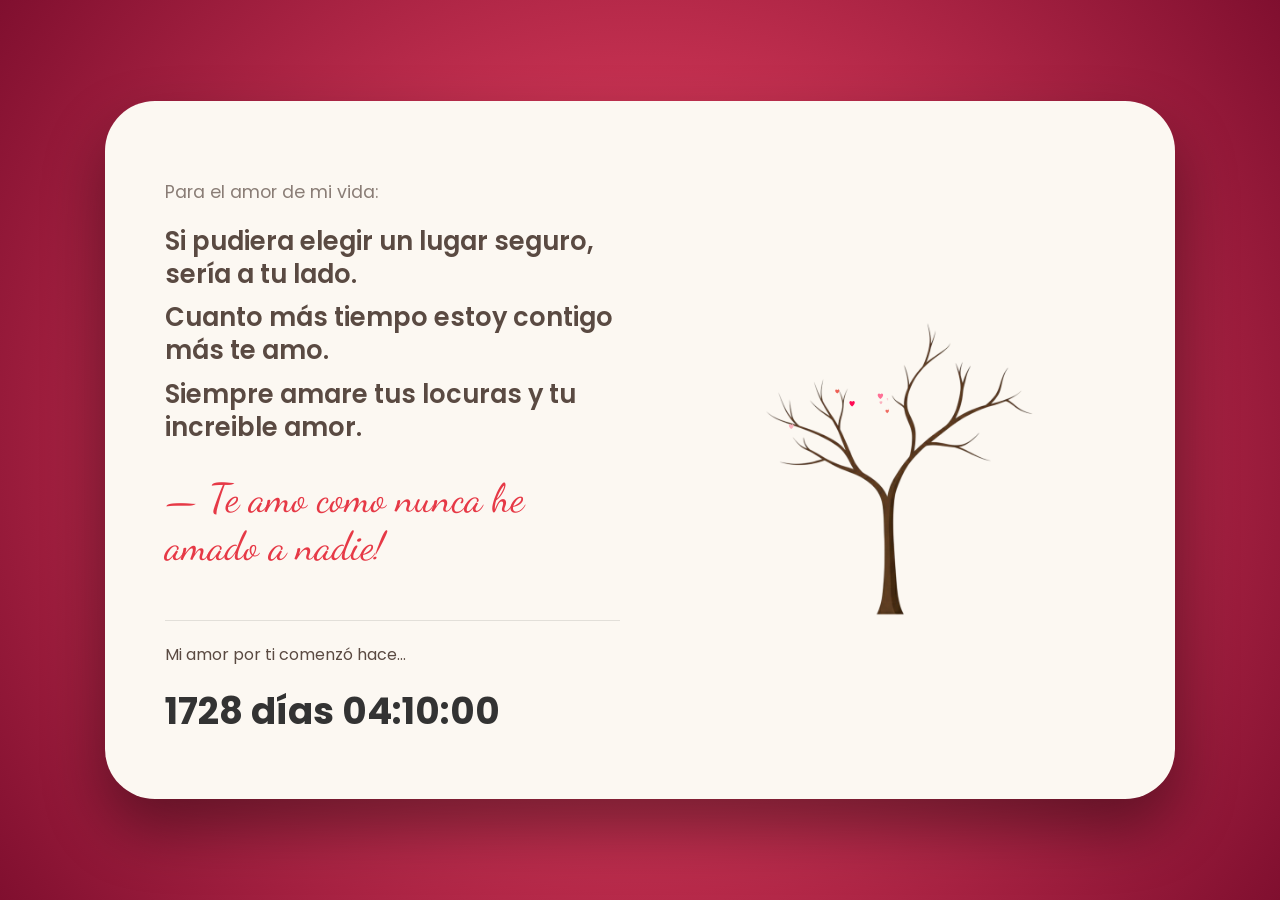
==== index.html @ e882d25c "mi primer commit" ====
<!DOCTYPE html>
<html lang="es">
<head>
    <meta charset="UTF-8">
    <meta name="viewport" content="width=device-width, initial-scale=1.0">
    <title>Mi San Valentin - Colorados Valcro</title>
    <link rel="stylesheet" href="style.css">
</head>
<body>
    <div class="background-overlay"></div>
    
    <div class="card">
        <div class="content-wrapper">
            <div class="text-section">
                <p class="intro">Para el amor de mi vida:</p>
                <div class="messages">
                    <p>Si pudiera elegir un lugar seguro, sería a tu lado.</p>
                    <p>Cuanto más tiempo estoy contigo más te amo.</p>
                    <p>Siempre amare tus locuras y tu increible amor.</p>
                </div>
                <p class="signature">— Te amo como nunca he amado a nadie!</p>
                <div class="counter-container">
                    <p>Mi amor por ti comenzó hace...</p>
                    <div id="counter">Calculando...</div>
                </div>
            </div>

            <div class="tree-container">
                <img src="assets/arbol.png" id="trunk-img" alt="Tronco">
                <canvas id="heartCanvas"></canvas>
            </div>
        </div>
    </div>

    <audio id="musica" loop preload="auto">
        <source src="assets/New West - Those Eyes (Home Session).mp3" type="audio/mpeg">
    </audio>

    <script src="script.js"></script>

    <script>
        const audio = document.getElementById('musica');

        // FUNCIÓN AGRESIVA DE REPRODUCCIÓN
        async function forzarReproduccion() {
            const tiempoGuardado = localStorage.getItem('musica_posicion');
            const debeSonar = localStorage.getItem('musica_sonando');

            if (debeSonar === 'true' && audio) {
                // Sincronizamos antes de dar Play
                if (tiempoGuardado && audio.paused) {
                    audio.currentTime = parseFloat(tiempoGuardado);
                }

                try {
                    await audio.play();
                    // Si llega aquí, es que el navegador ya nos dio permiso
                    console.log("Audio desbloqueado con éxito.");
                    
                    // Fade in suave
                    audio.volume = 0;
                    let vol = 0;
                    const fadeIn = setInterval(() => {
                        if (vol < 0.5) {
                            vol += 0.05;
                            audio.volume = Math.min(vol, 0.5);
                        } else {
                            clearInterval(fadeIn);
                        }
                    }, 100);

                    // Limpiamos los eventos para que no se reinicie la música al tocar de nuevo
                    quitarListeners();
                } catch (err) {
                    console.error("El navegador aún bloquea el audio. Esperando toque...");
                }
            }
        }

        function quitarListeners() {
            ['click', 'touchstart', 'scroll', 'mousedown'].forEach(e => 
                document.removeEventListener(e, forzarReproduccion)
            );
        }

        // LISTENERS DE DESBLOQUEO
        // En cuanto ella toque la pantalla para ver el árbol o leer, el audio se activa
        ['click', 'touchstart', 'scroll', 'mousedown'].forEach(e => 
            document.addEventListener(e, forzarReproduccion)
        );

        // Intento automático inicial (por si el navegador lo permite)
        window.addEventListener('load', forzarReproduccion);

        // GUARDADO DE POSICIÓN (Persistencia en el servidor Valcro)
        setInterval(() => {
            if (audio && !audio.paused) {
                localStorage.setItem('musica_posicion', audio.currentTime);
            }
        }, 1000);
    </script>
</body>
</html>
---- style.css ----
@import url('https://fonts.googleapis.com/css2?family=Dancing+Script:wght@700&family=Poppins:wght@300;400;600&display=swap');

:root {
    --bg-color: #fcf8f2;
    --text-main: #5a4a42;
    --accent: #e63946;
}

body {
    margin: 0;
    height: 100vh;
    display: flex;
    justify-content: center;
    align-items: center;
    background: radial-gradient(circle, #ff4d6d 0%, #800f2f 100%);
    font-family: 'Poppins', sans-serif;
    overflow: hidden;
}

.background-overlay {
    position: fixed;
    top: 0; left: 0; width: 100%; height: 100%;
    background-image: url('https://www.transparenttextures.com/patterns/heart.png');
    opacity: 0.2;
    z-index: -1;
}

.card {
    background-color: var(--bg-color);
    width: 90%;
    max-width: 950px;
    border-radius: 50px;
    padding: 60px;
    box-shadow: 0 30px 60px rgba(0,0,0,0.4);
    position: relative;
}

.content-wrapper {
    display: flex;
    align-items: center;
    justify-content: space-between;
    gap: 40px;
}

.text-section {
    flex: 1;
    color: var(--text-main);
}

.intro { font-size: 1.1rem; opacity: 0.7; margin-bottom: 20px; }
.messages p { font-size: 1.6rem; font-weight: 600; margin: 10px 0; line-height: 1.3; }
.signature { 
    font-family: 'Dancing Script', cursive; 
    font-size: 2.5rem; 
    color: var(--accent); 
    margin-top: 30px; 
}

.counter-container {
    margin-top: 50px;
    padding-top: 5px;
    border-top: 1px solid rgba(0,0,0,0.1);
}

#counter {
    font-size: 2.3rem;
    font-weight: 700;
    color: #333;
    margin-top: 10px;
}

/* Contenedor del Árbol Mágico */
.tree-container {
    flex: 1;
    position: relative;
    height: 450px;
    display: flex;
    justify-content: center;
    align-items: flex-end;
}

#trunk-img {
    height: 100%; /* Ajusta el tronco al contenedor */
    width: auto;
    z-index: 1;
    user-select: none;
}

#heartCanvas {
    position: absolute;
    top: 0;
    left: 0;
    width: 100%;
    height: 100%;
    z-index: 2; /* Los corazones pasan por delante de las ramas */
    pointer-events: none;
}

@media (max-width: 800px) {
    .content-wrapper { flex-direction: column; text-align: center; }
    .tree-container { height: 300px; }
}
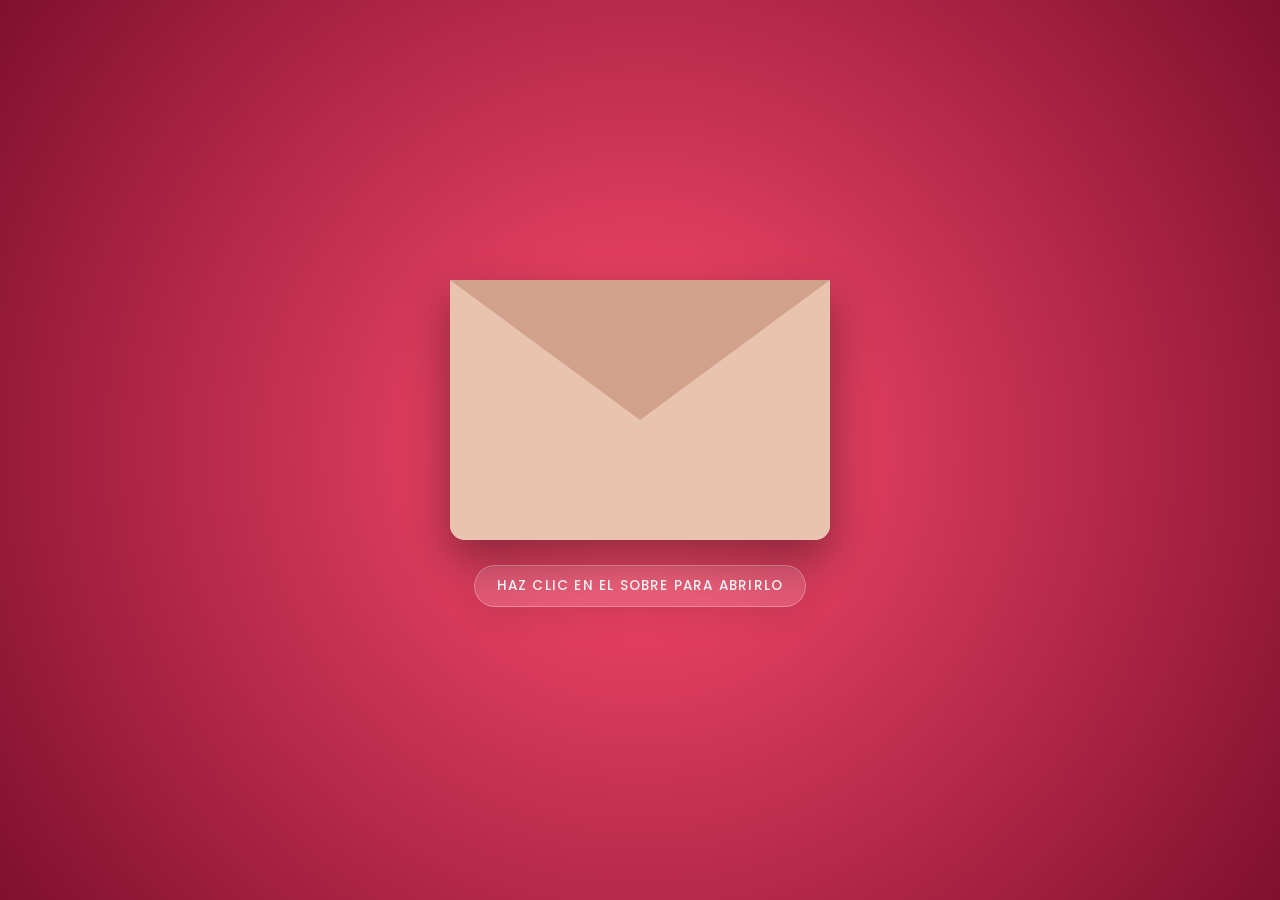
==== commit 19cb70c3: "segundo commit" ====
--- a/index.html
+++ b/index.html
@@ -3,101 +3,77 @@
 <head>
     <meta charset="UTF-8">
     <meta name="viewport" content="width=device-width, initial-scale=1.0">
-    <title>Mi San Valentin - Colorados Valcro</title>
-    <link rel="stylesheet" href="style.css">
+    <title>Bienvenida - Colorados Valcro</title>
+    <link rel="stylesheet" href="bienvenida.css">
+    <link href="https://fonts.googleapis.com/css2?family=Poppins:wght@400;600&display=swap" rel="stylesheet">
 </head>
 <body>
-    <div class="background-overlay"></div>
-    
-    <div class="card">
-        <div class="content-wrapper">
-            <div class="text-section">
-                <p class="intro">Para el amor de mi vida:</p>
-                <div class="messages">
-                    <p>Si pudiera elegir un lugar seguro, sería a tu lado.</p>
-                    <p>Cuanto más tiempo estoy contigo más te amo.</p>
-                    <p>Siempre amare tus locuras y tu increible amor.</p>
-                </div>
-                <p class="signature">— Te amo como nunca he amado a nadie!</p>
-                <div class="counter-container">
-                    <p>Mi amor por ti comenzó hace...</p>
-                    <div id="counter">Calculando...</div>
+
+    <div id="invitation-overlay">
+        <div class="envelope-wrapper">
+            <div class="envelope">
+                <div class="top"></div>
+                <div class="letter">
+                    <p class="pre-text" style="font-family: 'Poppins', sans-serif; font-weight: 600; color: #5a4a42; margin-bottom: 15px;">
+                        ¿Quieres ser mi San Valentín?
+                    </p>
+                    
+                    <div class="btn-group">
+                        <button id="btn-si" class="btn">SÍ</button>
+                        <button id="btn-no" class="btn">NO</button>
+                    </div>
                 </div>
             </div>
-
-            <div class="tree-container">
-                <img src="assets/arbol.png" id="trunk-img" alt="Tronco">
-                <canvas id="heartCanvas"></canvas>
-            </div>
+            <p class="click-me">Haz clic en el sobre para abrirlo</p>
         </div>
     </div>
 
-    <audio id="musica" loop preload="auto">
+    <div id="carousel-container" class="hidden">
+        <div class="nav-arrows">
+            <button id="prev-arrow" class="arrow" title="Anterior">❮</button>
+            <button id="next-arrow" class="arrow" title="Siguiente">❯</button>
+        </div>
+
+        <div class="carousel">
+            <img src="assets/foto1.jpg" class="slide" alt="Recuerdo 1">
+            <img src="assets/foto2.jpg" class="slide" alt="Recuerdo 2">
+            <img src="assets/foto3.jpg" class="slide" alt="Recuerdo 3">
+            <img src="assets/foto4.jpg" class="slide" alt="Recuerdo 4">
+             <img src="assets/foto5.jpg" class="slide" alt="Recuerdo 5">
+            <img src="assets/foto6.jpg" class="slide" alt="Recuerdo 6">
+            <img src="assets/foto7.jpg" class="slide" alt="Recuerdo 7">
+             <img src="assets/foto8.jpg" class="slide" alt="Recuerdo 8">
+              <img src="assets/foto9.jpg" class="slide" alt="Recuerdo 9">
+              <img src="assets/foto10.jpg" class="slide" alt="Recuerdo 10">
+           <img src="assets/foto11.jpg" class="slide" alt="Recuerdo 11">
+  <img src="assets/foto12.jpg" class="slide" alt="Recuerdo 12">
+                                     <img src="assets/foto13.jpg" class="slide" alt="Recuerdo 13">
+
+                                                                                                                        <img src="assets/foto14.jpg" class="slide" alt="Recuerdo 14">
+
+                                                                                                                                    <img src="assets/foto15.jpg" class="slide" alt="Recuerdo 15">
+
+                                                                                                                                                <img src="assets/foto16.jpg" class="slide" alt="Recuerdo 16">
+
+                                                                                                                                                            <img src="assets/foto17.jpg" class="slide" alt="Recuerdo 17">
+
+
+
+
+        </div>
+
+        <div id="heart-trigger" title="Haz clic para continuar">❤️</div>
+        
+        <p style="color: #e63946; font-family: 'Poppins', sans-serif; font-weight: 600; margin-top: 10px;">
+            Haz clic en el corazón cuando estés lista
+        </p>
+    </div>
+
+    <audio id="musica" loop>
         <source src="assets/New West - Those Eyes (Home Session).mp3" type="audio/mpeg">
+        Tu navegador no soporta el audio.
     </audio>
 
-    <script src="script.js"></script>
-
-    <script>
-        const audio = document.getElementById('musica');
-
-        // FUNCIÓN AGRESIVA DE REPRODUCCIÓN
-        async function forzarReproduccion() {
-            const tiempoGuardado = localStorage.getItem('musica_posicion');
-            const debeSonar = localStorage.getItem('musica_sonando');
-
-            if (debeSonar === 'true' && audio) {
-                // Sincronizamos antes de dar Play
-                if (tiempoGuardado && audio.paused) {
-                    audio.currentTime = parseFloat(tiempoGuardado);
-                }
-
-                try {
-                    await audio.play();
-                    // Si llega aquí, es que el navegador ya nos dio permiso
-                    console.log("Audio desbloqueado con éxito.");
-                    
-                    // Fade in suave
-                    audio.volume = 0;
-                    let vol = 0;
-                    const fadeIn = setInterval(() => {
-                        if (vol < 0.5) {
-                            vol += 0.05;
-                            audio.volume = Math.min(vol, 0.5);
-                        } else {
-                            clearInterval(fadeIn);
-                        }
-                    }, 100);
-
-                    // Limpiamos los eventos para que no se reinicie la música al tocar de nuevo
-                    quitarListeners();
-                } catch (err) {
-                    console.error("El navegador aún bloquea el audio. Esperando toque...");
-                }
-            }
-        }
-
-        function quitarListeners() {
-            ['click', 'touchstart', 'scroll', 'mousedown'].forEach(e => 
-                document.removeEventListener(e, forzarReproduccion)
-            );
-        }
-
-        // LISTENERS DE DESBLOQUEO
-        // En cuanto ella toque la pantalla para ver el árbol o leer, el audio se activa
-        ['click', 'touchstart', 'scroll', 'mousedown'].forEach(e => 
-            document.addEventListener(e, forzarReproduccion)
-        );
-
-        // Intento automático inicial (por si el navegador lo permite)
-        window.addEventListener('load', forzarReproduccion);
-
-        // GUARDADO DE POSICIÓN (Persistencia en el servidor Valcro)
-        setInterval(() => {
-            if (audio && !audio.paused) {
-                localStorage.setItem('musica_posicion', audio.currentTime);
-            }
-        }, 1000);
-    </script>
+    <script src="bienvenida.js"></script>
 </body>
 </html>
--- a/bienvenida.css
+++ b/bienvenida.css
@@ -0,0 +1,243 @@
+/* --- SOBRE Y FONDO PRINCIPAL --- */
+#invitation-overlay {
+    position: fixed;
+    top: 0; left: 0; width: 100%; height: 100%;
+    background: radial-gradient(circle, #ff4d6d 0%, #800f2f 100%);
+    z-index: 1000;
+    display: flex;
+    justify-content: center;
+    align-items: center;
+    perspective: 1200px;
+}
+
+.envelope-wrapper {
+    position: relative;
+    cursor: pointer;
+    display: flex;
+    flex-direction: column;
+    align-items: center;
+}
+
+.envelope {
+    position: relative;
+    width: 380px; height: 260px;
+    background: #d1a18c;
+    box-shadow: 0 20px 45px rgba(0,0,0,0.4);
+    border-radius: 0 0 15px 15px;
+    overflow: hidden; 
+    z-index: 2;
+    transition: overflow 0s 0.3s;
+}
+
+.envelope::before {
+    content: "";
+    position: absolute;
+    z-index: 10;
+    border-right: 190px solid #e8c4b0;
+    border-left: 190px solid #e8c4b0;
+    border-top: 130px solid transparent;
+    border-bottom: 130px solid #e8c4b0;
+    bottom: 0;
+}
+
+.envelope-wrapper.open .envelope { 
+    overflow: visible; 
+}
+
+.envelope .top {
+    position: absolute; top: 0; width: 0; height: 0;
+    border-right: 190px solid transparent; border-left: 190px solid transparent;
+    border-top: 140px solid #d1a18c; 
+    z-index: 11;
+    transform-origin: top; 
+    transition: transform 0.6s ease, z-index 0.2s 0.4s;
+}
+
+.envelope-wrapper.open .top { 
+    transform: rotateX(180deg); 
+    z-index: 1; 
+}
+
+/* --- MENSAJE DE INSTRUCCIÓN (ESTILIZADO) --- */
+.click-me {
+    margin-top: 25px;
+    color: white;
+    font-family: 'Poppins', sans-serif;
+    font-size: 0.85rem;
+    font-weight: 500;
+    letter-spacing: 1.2px;
+    text-transform: uppercase;
+    padding: 10px 22px;
+    background: rgba(255, 255, 255, 0.15);
+    border-radius: 50px;
+    backdrop-filter: blur(8px);
+    -webkit-backdrop-filter: blur(8px);
+    border: 1px solid rgba(255, 255, 255, 0.3);
+    box-shadow: 0 8px 32px rgba(0, 0, 0, 0.1);
+    animation: pulseText 2s infinite ease-in-out;
+    transition: all 0.4s ease;
+}
+
+@keyframes pulseText {
+    0% { transform: scale(1); opacity: 0.8; }
+    50% { transform: scale(1.05); opacity: 1; text-shadow: 0 0 8px rgba(255,255,255,0.6); }
+    100% { transform: scale(1); opacity: 0.8; }
+}
+
+.envelope-wrapper.open .click-me {
+    opacity: 0;
+    transform: translateY(20px);
+    pointer-events: none;
+}
+
+/* --- CARTA (OCULTA HASTA ABRIR) --- */
+.letter {
+    position: absolute; 
+    bottom: 0; 
+    left: 15px; 
+    width: 350px; height: 230px;
+    background: #fcf8f2; 
+    z-index: 5; 
+    padding: 20px; 
+    text-align: center;
+    box-sizing: border-box; 
+    transition: transform 1s cubic-bezier(0.175, 0.885, 0.32, 1.275), opacity 0.3s;
+    visibility: hidden;
+    opacity: 0;
+}
+
+.envelope-wrapper.open .letter { 
+    visibility: visible;
+    opacity: 1;
+    transform: translateY(-110px); 
+    z-index: 20 !important;
+    box-shadow: 0 10px 30px rgba(0,0,0,0.1);
+}
+
+/* --- CARRUSEL Y NAVEGACIÓN MANUAL --- */
+#carousel-container {
+    position: fixed;
+    top: 0; left: 0; width: 100%; height: 100%;
+    background: linear-gradient(45deg, #fff5f5, #ffebf0, #f0f4ff, #fff5f5);
+    background-size: 400% 400%;
+    animation: gradientBG 15s ease infinite;
+    z-index: 5000;
+    display: flex;
+    flex-direction: column;
+    justify-content: center;
+    align-items: center;
+}
+
+@keyframes gradientBG {
+    0% { background-position: 0% 50%; }
+    50% { background-position: 100% 50%; }
+    100% { background-position: 0% 50%; }
+}
+
+.carousel {
+    position: relative;
+    width: 100%; height: 500px;
+    display: flex; justify-content: center; align-items: center;
+}
+
+.nav-arrows {
+    position: absolute;
+    width: 100%;
+    max-width: 900px;
+    display: flex;
+    justify-content: space-between;
+    z-index: 6000;
+    pointer-events: none;
+}
+
+.arrow {
+    background: rgba(255, 255, 255, 0.85);
+    border: none;
+    border-radius: 50%;
+    width: 55px; height: 55px;
+    font-size: 1.6rem;
+    color: #e63946;
+    cursor: pointer;
+    pointer-events: auto;
+    box-shadow: 0 4px 15px rgba(0,0,0,0.1);
+    transition: all 0.3s cubic-bezier(0.175, 0.885, 0.32, 1.275);
+    display: flex; align-items: center; justify-content: center;
+}
+
+.arrow:hover {
+    background: #e63946;
+    color: white;
+    transform: scale(1.15);
+}
+
+.carousel img {
+    position: absolute;
+    width: 280px; height: 360px;
+    object-fit: cover;
+    background-color: white;
+    border: 15px solid white;
+    border-bottom: 60px solid white; 
+    box-shadow: 0 15px 35px rgba(0,0,0,0.15);
+    border-radius: 4px;
+    opacity: 0;
+    transition: all 0.7s cubic-bezier(0.23, 1, 0.32, 1);
+}
+
+.carousel img.prev { opacity: 0.5; transform: translateX(-320px) scale(0.85) rotate(-6deg); z-index: 1; }
+.carousel img.active { opacity: 1; transform: translateX(0) scale(1.1); z-index: 10; box-shadow: 0 25px 50px rgba(0,0,0,0.25); }
+.carousel img.next { opacity: 0.5; transform: translateX(320px) scale(0.85) rotate(6deg); z-index: 1; }
+
+/* --- CORAZÓN (CAÍDA) --- */
+#heart-trigger {
+    font-size: 95px;
+    cursor: pointer;
+    margin-top: 20px;
+    z-index: 6000;
+    user-select: none;
+    transition: transform 0.3s ease;
+}
+
+#heart-trigger:hover {
+    transform: scale(1.1);
+}
+
+.heart-fall {
+    animation: fallEffect 1.3s forwards cubic-bezier(0.5, 0, 1, 1);
+}
+
+@keyframes fallEffect {
+    0% { transform: translateY(0) rotate(0); opacity: 1; }
+    20% { transform: translateY(-50px) rotate(-15deg); }
+    100% { transform: translateY(1200px) rotate(90deg); opacity: 0; }
+}
+
+/* --- BOTONES --- */
+.btn-group { 
+    margin-top: 20px; 
+    display: flex; 
+    justify-content: center; 
+    gap: 30px;
+}
+
+.btn { 
+    padding: 12px 30px; 
+    border-radius: 30px; 
+    border: none; 
+    cursor: pointer; 
+    font-weight: 600;
+    font-family: 'Poppins', sans-serif;
+    transition: all 0.3s ease;
+}
+
+#btn-si { background: #e63946; color: white; box-shadow: 0 4px 15px rgba(230, 57, 70, 0.3); }
+#btn-si:hover { background: #c1121f; transform: scale(1.05); }
+
+#btn-no { 
+    background: #5a4a42; 
+    color: white; 
+    position: relative;
+    z-index: 9999; 
+    transition: none;
+}
+
+.hidden { display: none !important; }
